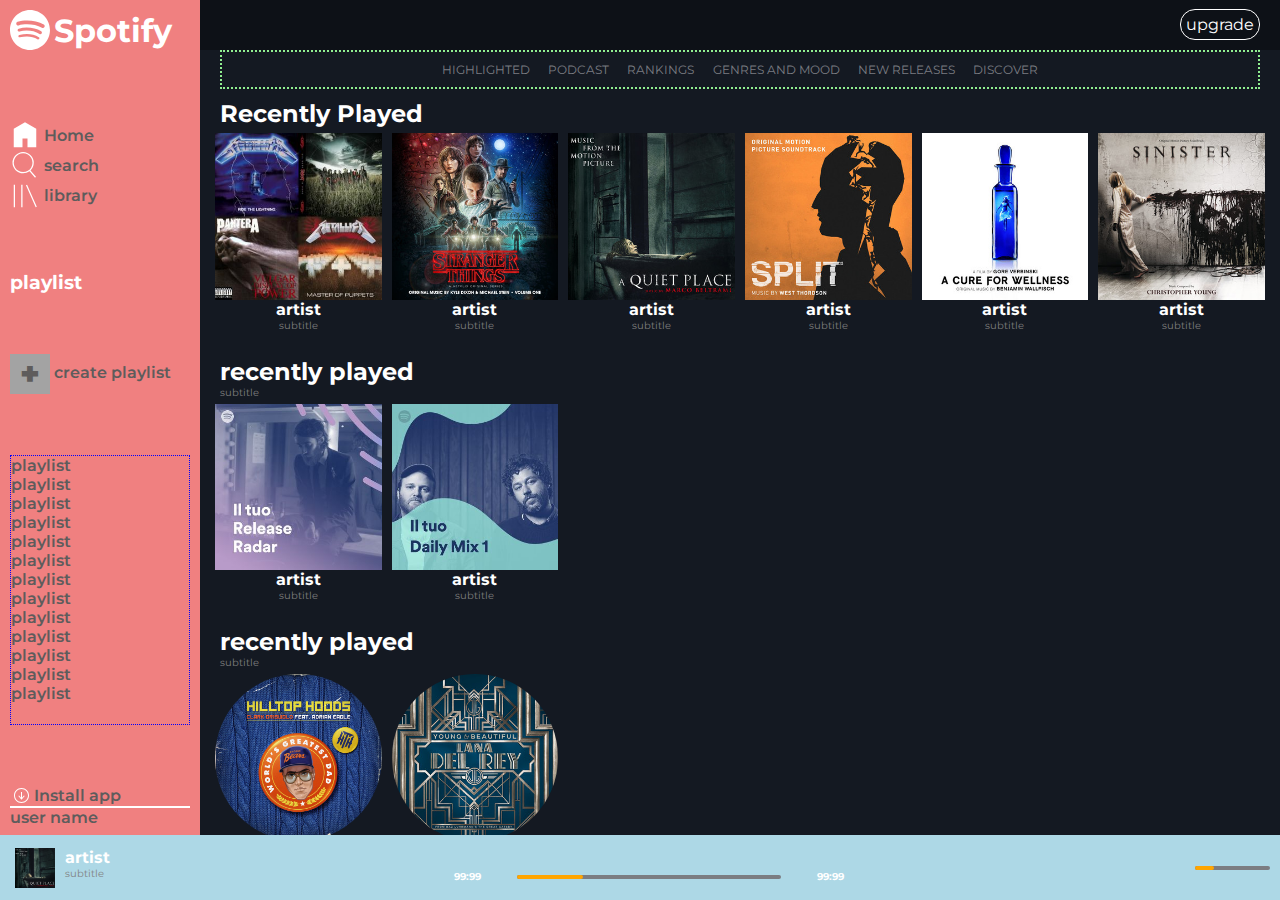
==== index.html @ bc77ba9b "left nav solution?" ====
<!DOCTYPE html>
<html lang="en">
<head>
    <meta charset="UTF-8">
    <meta http-equiv="X-UA-Compatible" content="IE=edge">
    <meta name="viewport" content="width=device-width, initial-scale=1.0">
    
    <link rel="stylesheet" href="https://cdnjs.cloudflare.com/ajax/libs/font-awesome/6.4.0/css/all.min.css" integrity="sha512-iecdLmaskl7CVkqkXNQ/ZH/XLlvWZOJyj7Yy7tcenmpD1ypASozpmT/E0iPtmFIB46ZmdtAc9eNBvH0H/ZpiBw==" crossorigin="anonymous" referrerpolicy="no-referrer" />
    <link rel="preconnect" href="https://fonts.googleapis.com">
    <link rel="preconnect" href="https://fonts.gstatic.com" crossorigin>
    <link href="https://fonts.googleapis.com/css2?family=Montserrat:wght@100;400;800&display=swap" rel="stylesheet">


    <link rel="stylesheet" href="css/style.css">
    
    <title>Spotify Web</title>
</head>
<body class="debug">
    <main>
        <div class="row-main-viewport">
            <!--    LEFT NAV BAR -->

            <nav class="main-nav">

                <div class="row"> 
                    
                        <div class="logo">
                            <a href="#">
                                <div class="img logo-big">
                                    <img src="img/logo-small.svg" alt="spotify">
                                    
                                </div>
                                <h1>
                                    Spotify
                                </h1>
                            </a>
                        </div>
                        <div>
                            <ul>
                                <li>
                                    <a href="#">
                                        <div class="img">
                                            <img src="img/home.svg" alt="">
                                        </div>
                                        <span>
                                            Home
                                        </span>
                                    </a>
                                </li>
                                <li>
                                    <a href="#">
                                        <div class="img">
                                            <img src="img/search.svg" alt="">
                                        </div>
                                        <span>
                                            search
                                        </span>
                                    </a>
                                </li>
                                <li>
                                    <a href="#">
                                        <div class="img">
                                            <img src="img/libreria.svg" alt="">
                                        </div>
                                        <span>
                                            library
                                        </span>
                                    </a>
                                </li>
                            </ul>
                        </div>
                        <!-- <div class="playlist"> -->
                            <h3>
                                playlist
                            </h3>
                            <div class="create-playlist">
                                <div class="add-playlist-button">
                                    +
                                </div>
                                <span>
                                    create playlist
                                </span>
                            </div>
                            <div class="your-playlist">
                                <ul>
                                    <li>
                                        playlist
                                    </li>
                                    <li>
                                        playlist
                                    </li>
                                    <li>
                                        playlist
                                    </li>
                                    <li>
                                        playlist
                                    </li>
                                    <li>
                                        playlist
                                    </li>
                                    <li>
                                        playlist
                                    </li>
                                    <li>
                                        playlist
                                    </li>
                                    <li>
                                        playlist
                                    </li>
                                    <li>
                                        playlist
                                    </li>
                                    <li>
                                        playlist
                                    </li>
                                    <li>
                                        playlist
                                    </li>
                                    <li>
                                        playlist
                                    </li>
                                    <li>
                                        playlist
                                    </li>
                                </ul>
                            </div>

                        <!-- </div> -->
                    
                    <div class="nav-footer">
                        <div class="download">
                            <div class="img">
                                <img src="img/download.svg" alt="">
                            </div>
                
                            <span>
                                Install app
                            </span>
                        </div>
                        <div class="user">
                            <i class="fa-solid fa-user"></i>
                            <span> user name</span>
                        </div>
                    </div>
                </div> 
            </nav>
            <!--     MAIN CONTENT -->

            <div class="main-view">
                <header>
                    <a href="#" class="button">
                        upgrade
                    </a>
                </header>
                <div class="main-content">
                    <nav>
                        <ul>
                            <li>
                                <a href="#">
                                    highlighted
                                </a>
                            </li>
                            <li>
                                <a href="#">
                                    podcast
                                </a>
                            </li>
                            <li>
                                <a href="#">
                                    rankings
                                </a>
                            </li>
                            <li>
                                <a href="#">
                                    genres and mood
                                </a>
                            </li>
                            <li>
                                <a href="#">
                                    new releases
                                </a>
                            </li>
                            <li>
                                <a href="#">
                                    discover
                                </a>
                            </li>
                        </ul>
                    </nav>
                    <!-- playable list items -->
                    <section>
                        <div class="section-title">
                            <h2>
                                Recently Played
                            </h2>
                            <div class="subtitle">

                            </div>
                        </div>
                        <div class="row">
                            <div class="item item-1-6 item-1-4 item-1-2">
                                <div class="img">
                                    <div class="overlay">
                                        <i class="fa-regular fa-circle-play"></i>
                                    </div>
                                    <img src="img/metal_lifting.jpg" alt="img">
                                </div>
                                <div class="title">
                                    artist
                                </div>
                                <div class="subtitle">
                                    subtitle
                                </div>
                            </div>
                            <div class="item item-1-6 item-1-4 item-1-2">
                                <div class="img">
                                    <div class="overlay">
                                        <i class="fa-regular fa-circle-play"></i>
                                    </div>
                                    <img src="img/stranger.jpeg" alt="img">
                                </div>
                                <div class="title">
                                    artist
                                </div>
                                <div class="subtitle">
                                    subtitle
                                </div>
                            </div>
                            <div class="item item-1-6 item-1-4 item-1-2">
                                <div class="img">
                                    <div class="overlay">
                                        <i class="fa-regular fa-circle-play"></i>
                                    </div>
                                    <img src="img/aquietplace.jpeg" alt="img">
                                </div>
                                <div class="title">
                                    artist
                                </div>
                                <div class="subtitle">
                                    subtitle
                                </div>
                            </div>
                            <div class="item item-1-6 item-1-4 item-1-2">
                                <div class="img">
                                    <div class="overlay">
                                        <i class="fa-regular fa-circle-play"></i>
                                    </div>
                                    <img src="img/split.jpeg" alt="img">
                                </div>
                                <div class="title">
                                    artist
                                </div>
                                <div class="subtitle">
                                    subtitle
                                </div>
                            </div>
                            <div class="item item-1-6 item-1-4 item-1-2">
                                <div class="img">
                                    <div class="overlay">
                                        <i class="fa-regular fa-circle-play"></i>
                                    </div>
                                    <img src="img/cure.jpeg" alt="img">
                                </div>
                                <div class="title">
                                    artist
                                </div>
                                <div class="subtitle">
                                    subtitle
                                </div>
                            </div>
                            <div class="item item-1-6 item-1-4 item-1-2">
                                <div class="img">
                                    <div class="overlay">
                                        <i class="fa-regular fa-circle-play"></i>
                                    </div>
                                    <img src="img/sinister.jpeg" alt="img">
                                </div>
                                <div class="title">
                                    artist
                                </div>
                                <div class="subtitle">
                                    subtitle
                                </div>
                            </div> 
                        </div>
                    </section>

                    <section>
                        <div class="section-title">
                            <h2>
                                recently played
                            </h2>
                            <div class="subtitle">
                                subtitle
                            </div>
                        </div>
                        <div class="row">
                            <div class="item item-1-6 item-1-4 item-1-2">
                                <div class="img">
                                    <div class="overlay">
                                        <i class="fa-regular fa-circle-play"></i>
                                    </div>
                                    <img src="img/radar.jpeg" alt="img">
                                </div>
                                <div class="title">
                                    artist
                                </div>
                                <div class="subtitle">
                                    subtitle
                                </div>
                            </div>
                            <div class="item item-1-6 item-1-4 item-1-2">
                                <div class="img">
                                    <div class="overlay">
                                        <i class="fa-regular fa-circle-play"></i>
                                    </div>
                                    <img src="img/mixdaily.jpeg" alt="img">
                                </div>
                                <div class="title">
                                    artist
                                </div>
                                <div class="subtitle">
                                    subtitle
                                </div>
                            </div>
                        </div>
                    </section>

                    <section class="round-profile">
                        <div class="section-title">
                            <h2>
                                recently played
                            </h2>
                            <div class="subtitle">
                                subtitle
                            </div>
                        </div>
                        <div class="row">
                            <div class="item item-1-6 item-1-4 item-1-2">
                                <div class="img">
                                    <div class="overlay">
                                        <i class="fa-regular fa-circle-play"></i>
                                    </div>
                                    <img src="img/player_left.jpg" alt="img">
                                </div>
                                <div class="title">
                                    artist
                                </div>
                                <div class="subtitle">
                                    subtitle
                                </div>
                            </div>
                            <div class="item item-1-6 item-1-4 item-1-2">
                                <div class="img">
                                    <div class="overlay">
                                        <i class="fa-regular fa-circle-play"></i>
                                    </div>
                                    <img src="img/youg.jpeg" alt="img">
                                </div>
                                <div class="title">
                                    artist
                                </div>
                                <div class="subtitle">
                                    subtitle
                                </div>
                            </div>
                        </div>
                    </section>
                    
                </div>
            </div>
        </div>
    </main>
    <footer>
        <div class="footer-row">
            <div class="file-playing  row">
                <div class="file row">
                    <div class="img now-playing-img">
                        <img src="img/aquietplace.jpeg" alt="img">
                    </div>
                    <div class="file-name">
                        <div class="title">
                            artist
                        </div>
                        <div class="subtitle">
                            subtitle
                        </div>
                    </div>
                    
                    <div class="file-icons row">
                        
                        <div>
                            <i class="fa-regular fa-heart"></i>
                        </div>
                        <div>
                            <i class="fa-regular fa-folder"></i>
                        </div>
                    </div>
                </div>
            </div>
            <div class="play-functions ">
                <div class="track-control">
                    <ul>
                        <li>
                            <i class="fa-solid fa-shuffle"></i>
                        </li>
                        <li>
                            <i class="fa-solid fa-backward-step"></i>
                        </li>
                        <li>
                            <i class="fa-regular fa-circle-play"></i>
                        </li>
                        <li>
                            <i class="fa-solid fa-forward-step"></i>
                        </li>
                        <li>
                            <i class="fa-solid fa-rotate-right"></i>
                        </li>
                    </ul>
                </div>
                <div class="play-bar row">
                    <div class="time-played">
                        99:99
                    </div>
                    <div class="scroll-time">
                        <div class="scroll-button"></div>
                        <div class="time-elapsed"></div>
                    </div>
                    <div class="tot-time">
                        99:99
                    </div>
                </div>
            </div>
            <div class="device-functions  row">
                <div>
                    <i class="fa-solid fa-list"></i>
                </div>
                <div>
                    <i class="fa-solid fa-desktop"></i>
                </div>
                <div>
                    <i class="fa-solid fa-volume-low"></i>
                </div>
                <div class="volume-bar">
                    <div class="scroll-button"></div>
                    <div class="current-volume"></div>
                </div>
            </div>
        </div>
    </footer>
</body>
</html>
---- css/style.css ----
@import "common.css";
*{
    margin: 0;
    padding: 0;
    box-sizing: border-box;
    font-family: 'Montserrat', sans-serif;
}


/* DEBUG */
.debug footer{
    background-color: lightblue;
    
}

.debug .main-view header{
    
    /* height: 3.125rem; */
}
.debug .main-view .main-content nav{
    border: 2px dotted lightgreen;
}
/* .debug .item{
    border: 1px solid black;
    background-color: lightseagreen;
    /* height: 100px; 
} */
.debug .your-playlist{
    border: 1px dotted rgb(0, 0, 255);
}


/* MAIN */
/* main{
    height: calc(100vh - var(--footer-height));
} */


.row-main-viewport{
    display: flex;
}

/* MAIN NAV LEFT */
.main-nav{
    
    width: var(--left-nav-width);
    height: calc(100vh - var(--footer-height));
    color: #5e5c5c;
    font-weight: 600;
    background-color: lightcoral;
    
}
.main-nav .row{
    flex-direction: column;
    justify-content: space-between;
    height: calc(100vh - var(--footer-height));
    padding: 10px;
    padding-bottom: 0;
    flex-wrap: nowrap;
}



.logo .img{
    width: 2.5rem;
    display: inline-block;
}

.logo {
    margin-bottom: 10px;
}
.main-nav h1,
.main-nav h3{
    color: white;
}

.logo h1,
.logo img,
ul .img,
ul span{
    display: inline-block;
    vertical-align: middle;
}

ul img{
    width: 1.875rem;
}

.add-playlist-button{
    background-color: #A3A3A3;
    width: 2.5rem;
    height: 2.5rem;
    display: inline-block;
    text-align: center;
    vertical-align: middle;
    line-height: 2.5rem;
    font-weight: bolder;
    font-size: 2rem;
}

/* playlist */
.your-playlist{
    overflow-y: auto;
    max-height: 30vh;
    flex-grow: 2;
}
.playlist *{
    margin-bottom: 5px;
}
.playlist{
    
}


/* nav left footer */
.nav-footer .img{
    display: inline-block;
    width: 1.25rem;
    vertical-align: middle;
}
.download span{
    display: inline-block;
    vertical-align: middle;
}
.download{
    border-bottom: 2px solid white;
    width: 100%;
}
.nav-footer{
    height: 50px;
}



/* MAIN view */
.main-view{ 
    width: calc(100vw - var(--left-nav-width));
    height: calc(100vh - var(--footer-height));
    position: relative;
    background-color: #141922;
    color: white;
}
/* main header */

.main-view header{
    text-align: end;
    position: absolute;
    top: 0;
    width: 100%;
    line-height: 3.125rem;
    vertical-align: middle;
    background-color: rgba(0, 0, 0, 0.315);
    padding: 0 20px;
    z-index: 1;
}


.main-view header .button{
    display: inline-block;
    padding: .3125rem;
    border: 1px solid white;
    border-radius: .9375rem;
    line-height: normal;
}
.main-view header .button:hover{
    transform: scale(1.25);
}

/* main CONTENT */


.main-view .main-content{
    padding: 20px;
    overflow-y: auto;
    height: 100%;
    /* padding-bottom: var(--footer-height);  */
    /* value equal to footer height */
    padding-top: 3.125rem;
    /* value equal to header height */
}
.main-view .main-content nav{
    color: #7B7D82;
    text-align: center;
}
.main-view .main-content li{
    display: inline-block;
    padding: .625rem 0.45rem;
    text-transform: uppercase;
    font-size: 0.75rem;
}
.main-content section{
    padding: 10px 0;
}

/*    ITEMS PLAYED */
.main-content .row{
    margin: 0 -10px;
}
.item {
    text-align: center;
}
.item-1-6{
    width: calc((100%/ 6) - 10px);
    margin: 5px;
}
.item img{
    width: 100%;
}
.round-profile img{
    border-radius: 50%;
}
 .title{
    color: white;
    font-weight: bold;
}
 .subtitle{
    color: grey;
    font-size: 0.625rem;
}

.item .img{
    position: relative;
}
.overlay{
    width: 100%;
    height: 100%;
    display: none;
    position: absolute;
    background-color: rgba(0, 0, 0, 0.288);
}
.overlay i{
    color: rgba(255, 255, 255, 0.674);
    position: relative;
    top: 50%;
    font-size: 3rem;
    transform: translate(0 , -50%);
}
.item:hover .overlay{
    display: block;
}

/* FOOTER */
footer{
    width: 100vw;
    position: fixed;
    bottom: 0;
    padding: 0 .625rem;
    height: var(--footer-height);
    background-color: #282828;
    color: white;
}
footer .footer-row{
    display: flex;
    justify-content: space-between;
    align-items: center;
    height: 100%;
   
}
/* .footer-row .col-1-3{
    width: calc(100% / 3);
} */

footer .file > div{
    margin: 0 5px;
}

.file .img{
    width: 40px;
}

.file-icons > div{
    display: inline-block;
    align-self: center;
    padding: 5px;
    color: #7B7D82;
}
/* hovers */
.file .subtitle:hover{
    text-decoration: underline;
}
.file-icons > div:hover{
    color: white;
}

/* play funcions footer */
.play-functions{
    max-width: 400px;
    flex-grow: 2;
}



.track-control{
    text-align: center;
}
.track-control li{
    display: inline-block;
    padding: 0 8px;
}
.track-control li .fa-circle-play{
    font-size: larger;
}


.play-bar.row{
    align-items: center;
    justify-content: center;
    margin: 0 -5px;
}

.time-played,
.tot-time{
    width: calc((100% / 6) - 10px);
    line-height: 20px;
    vertical-align: middle;
    font-size: .625rem;
    margin: 0 5px;
    font-weight: bold;
}

.scroll-time{
    background-color: #7B7D82;
    border-radius: 50px;
    width: calc(((100% / 6) * 4) - 10px);
    position: relative;
    height: 4px;
}

.time-elapsed{
    position: absolute;
    width: var(--time-elapsed);
    border-radius: 50px;
    height: 4px;
    background-color: orange;
    left: 0;
    top: 50%;
    transform: translate(0 , -50%);
    
}

.tot-time{
    text-align: end;
}

/* hovers */
.track-control .fa-circle-play:hover{
    transform: scale(1.2);
}
.scroll-time:hover .time-elapsed{
    
    background-color: red;
}
.volume-bar:hover .current-volume{
    
    background-color: red;
}
.scroll-button{
    background-color: white;
    position: absolute;
    left: var(--time-elapsed);
    border-radius: 50px;
    height: 10px;
    width: 10px;
    top: 50%;
    transform: translate(-50% , -50%);
    z-index: 1;
    display: none;
}
.scroll-time:hover .scroll-button,
.volume-bar:hover .scroll-button{
    display: block;
}

/*  */
.device-functions.row{
    align-items: center;
    justify-content: end;
}
.device-functions > div{
    padding: 0 7px;
    font-size: .5rem;
}
.device-functions .volume-bar{
    background-color: #7B7D82;
    width: 75px;
    border-radius: 50px;
    position: relative;
    height: 4px;
}
.current-volume{
    position: absolute;
    width: 25%;
    border-radius: 50px;
    height: 4px;
    background-color: orange;
    left: 0;
    top: 50%;
    transform: translate(0 , -50%);
    
}

/* 
------------------------
------------------------
    RESPONSIVE
------------------------
------------------------
*/

/* TABLET */
@media screen and (max-width: 1100px) {
    /* .item-1-4{
        width: calc((100% / 4) - 1.25rem);
    } */
}

/* MOBILE M */

@media screen and (max-width: 700px) {
    .item-1-2{
        width: calc((100% / 2) - 1.25rem);
    }
}

/* MOBILE S */

@media screen and (max-width: 600px) {
    .main-nav span,
    .main-nav .playlist,
    .main-nav .logo h1{
        display: none;
    }
    /* .logo .img{
        width: 1.25rem;
    } */

    

    .main-nav{
        
        width: var(--left-nav-small);
        
    }
    .main-view{
    
        width: calc(100vw - var(--left-nav-small));
        /* minus width of left nav */
        
    }
    /* footer responsive */
    .file-icons.row{
        flex-direction: column;
        justify-content: center;
    }

    .file.row div{
        align-self: center;
    }

}
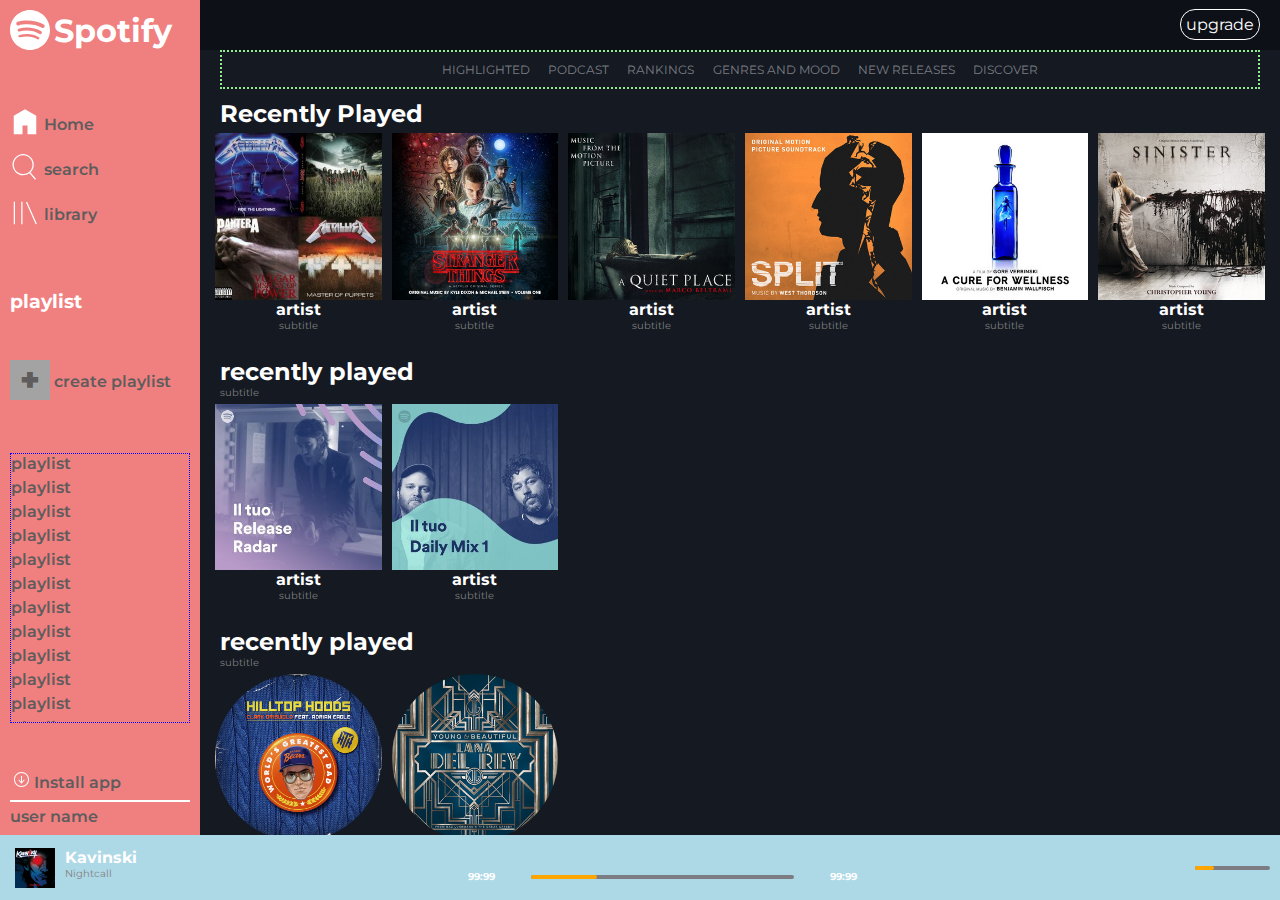
==== commit d86812fa: "fixed round img overlay" ====
--- a/index.html
+++ b/index.html
@@ -376,14 +376,14 @@
             <div class="file-playing  row">
                 <div class="file row">
                     <div class="img now-playing-img">
-                        <img src="img/aquietplace.jpeg" alt="img">
+                        <img src="img/kavinsky.jpeg" alt="img">
                     </div>
                     <div class="file-name">
                         <div class="title">
-                            artist
+                            Kavinski
                         </div>
                         <div class="subtitle">
-                            subtitle
+                            Nightcall
                         </div>
                     </div>
                     
--- a/css/style.css
+++ b/css/style.css
@@ -55,10 +55,12 @@
     justify-content: space-between;
     height: calc(100vh - var(--footer-height));
     padding: 10px;
-    padding-bottom: 0;
+    /* padding-bottom: 0; */
     flex-wrap: nowrap;
 }
-
+.main-nav .row *{
+    margin-bottom: 5px;
+}
 
 
 .logo .img{
@@ -104,9 +106,9 @@
     max-height: 30vh;
     flex-grow: 2;
 }
-.playlist *{
+/* .playlist *{
     margin-bottom: 5px;
-}
+} */
 .playlist{
     
 }
@@ -237,6 +239,9 @@
 }
 .item:hover .overlay{
     display: block;
+}
+.round-profile .overlay{
+    border-radius: 50%;
 }
 
 /* FOOTER */
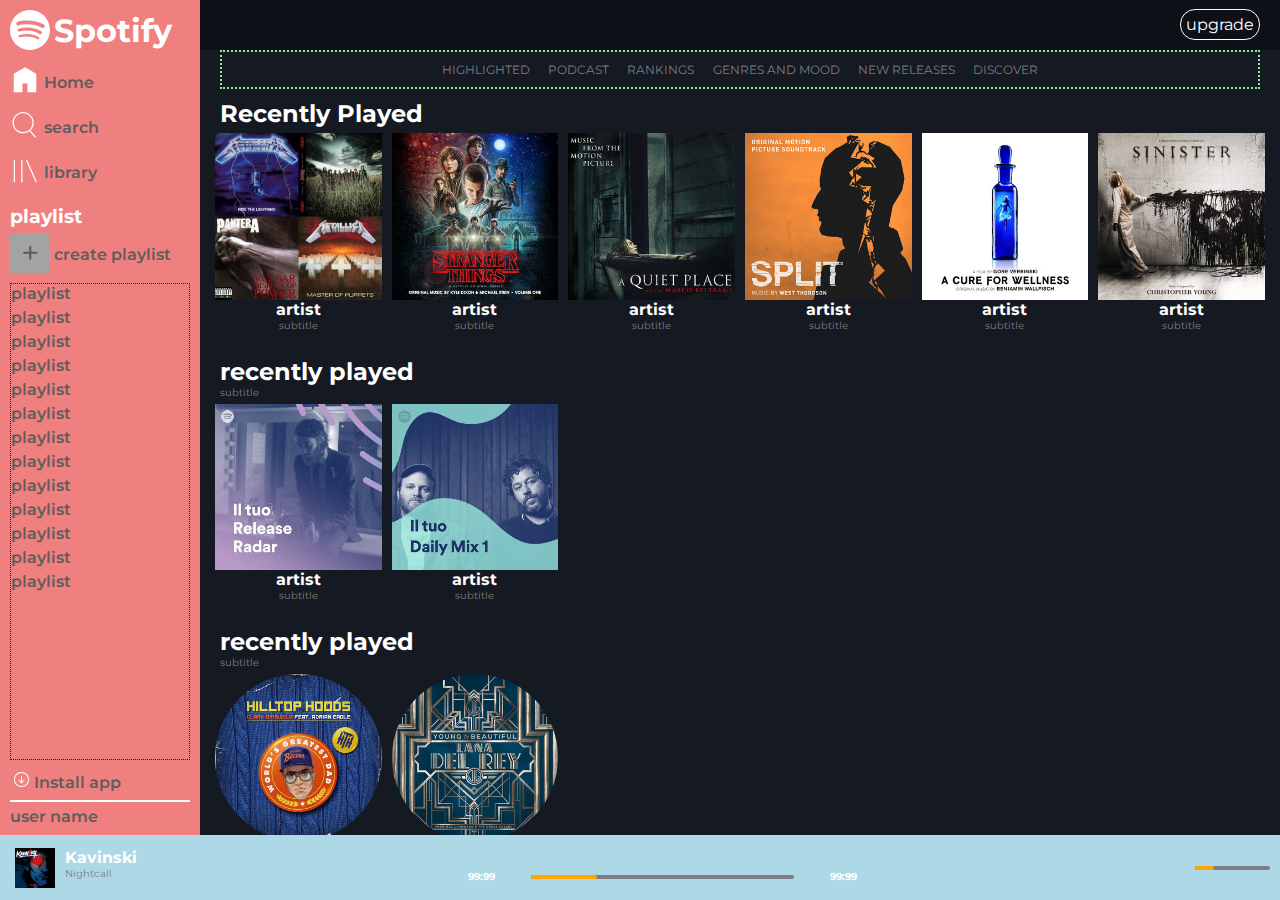
==== commit 508521f2: "soluzione alessio left nav added" ====
--- a/index.html
+++ b/index.html
@@ -35,7 +35,7 @@
                                 </h1>
                             </a>
                         </div>
-                        <div>
+                        <div class="">
                             <ul>
                                 <li>
                                     <a href="#">
@@ -69,7 +69,7 @@
                                 </li>
                             </ul>
                         </div>
-                        <!-- <div class="playlist"> -->
+                        <div class="playlist">
                             <h3>
                                 playlist
                             </h3>
@@ -125,7 +125,7 @@
                                 </ul>
                             </div>
 
-                        <!-- </div> -->
+                        </div>
                     
                     <div class="nav-footer">
                         <div class="download">
--- a/css/style.css
+++ b/css/style.css
@@ -52,16 +52,19 @@
 }
 .main-nav .row{
     flex-direction: column;
-    justify-content: space-between;
+    /* justify-content: space-between; */
     height: calc(100vh - var(--footer-height));
     padding: 10px;
     /* padding-bottom: 0; */
     flex-wrap: nowrap;
+    min-height: 400px;
 }
 .main-nav .row *{
     margin-bottom: 5px;
 }
-
+.main-nav .row div:nth-of-type(2){
+    /* justify-content: flex-start; */
+}
 
 .logo .img{
     width: 2.5rem;
@@ -96,21 +99,25 @@
     text-align: center;
     vertical-align: middle;
     line-height: 2.5rem;
-    font-weight: bolder;
+    font-weight: 400;
     font-size: 2rem;
 }
 
 /* playlist */
 .your-playlist{
     overflow-y: auto;
-    max-height: 30vh;
-    flex-grow: 2;
-}
-/* .playlist *{
+    height: 100%;
+    flex-grow: 1;
+}
+.playlist *{
     margin-bottom: 5px;
-} */
+    
+}
 .playlist{
-    
+    flex-grow: 1;
+    overflow-y: hidden;
+    display: flex;
+    flex-direction: column;
 }
 
 
@@ -130,6 +137,7 @@
 }
 .nav-footer{
     height: 50px;
+    
 }
 
 
@@ -414,9 +422,9 @@
 
 /* TABLET */
 @media screen and (max-width: 1100px) {
-    /* .item-1-4{
+    .item-1-4{
         width: calc((100% / 4) - 1.25rem);
-    } */
+    }
 }
 
 /* MOBILE M */
@@ -432,7 +440,10 @@
 @media screen and (max-width: 600px) {
     .main-nav span,
     .main-nav .playlist,
-    .main-nav .logo h1{
+    .main-nav .logo h1,
+    .main-nav .create-playlist,
+    .main-nav .your-playlist,
+    .main-nav h3{
         display: none;
     }
     /* .logo .img{
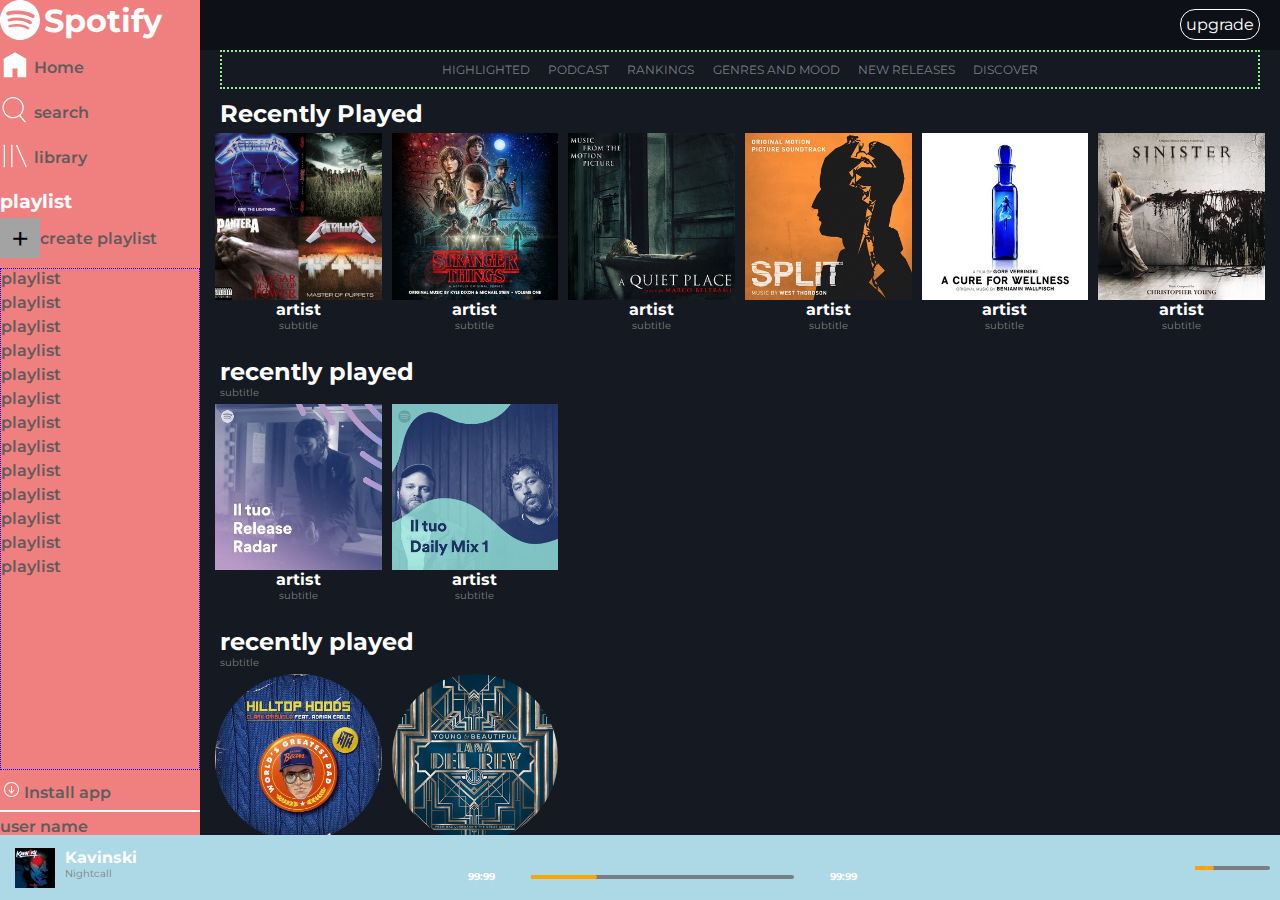
==== commit e7eda862: "minor style changes left nav" ====
--- a/index.html
+++ b/index.html
@@ -35,7 +35,7 @@
                                 </h1>
                             </a>
                         </div>
-                        <div class="">
+                        <div class="nav-links">
                             <ul>
                                 <li>
                                     <a href="#">
@@ -74,9 +74,9 @@
                                 playlist
                             </h3>
                             <div class="create-playlist">
-                                <div class="add-playlist-button">
+                                <button class="add-playlist-button">
                                     +
-                                </div>
+                                </button>
                                 <span>
                                     create playlist
                                 </span>
--- a/css/style.css
+++ b/css/style.css
@@ -52,9 +52,8 @@
 }
 .main-nav .row{
     flex-direction: column;
-    /* justify-content: space-between; */
     height: calc(100vh - var(--footer-height));
-    padding: 10px;
+    /* padding: 10px; */
     /* padding-bottom: 0; */
     flex-wrap: nowrap;
     min-height: 400px;
@@ -62,13 +61,12 @@
 .main-nav .row *{
     margin-bottom: 5px;
 }
-.main-nav .row div:nth-of-type(2){
-    /* justify-content: flex-start; */
-}
+
 
 .logo .img{
     width: 2.5rem;
     display: inline-block;
+    margin: auto;
 }
 
 .logo {
@@ -91,17 +89,8 @@
     width: 1.875rem;
 }
 
-.add-playlist-button{
-    background-color: #A3A3A3;
-    width: 2.5rem;
-    height: 2.5rem;
-    display: inline-block;
-    text-align: center;
-    vertical-align: middle;
-    line-height: 2.5rem;
-    font-weight: 400;
-    font-size: 2rem;
-}
+
+
 
 /* playlist */
 .your-playlist{
@@ -118,6 +107,23 @@
     overflow-y: hidden;
     display: flex;
     flex-direction: column;
+}
+
+.add-playlist-button{
+    border-radius: 0;
+    font-size: 2rem;
+    display: inline-block;
+    width: 2.5rem;
+    height: 2.5rem;
+    border: 0;
+    background-color: #A3A3A3;
+}
+.add-playlist-button:hover{
+    background-color: white;
+}
+.create-playlist{
+    display: flex;
+    align-items: center;
 }
 
 
@@ -446,10 +452,11 @@
     .main-nav h3{
         display: none;
     }
-    /* .logo .img{
-        width: 1.25rem;
-    } */
-
+    .nav-links{
+        flex-grow: 1;
+        overflow-y: hidden;
+    }
+    
     
 
     .main-nav{
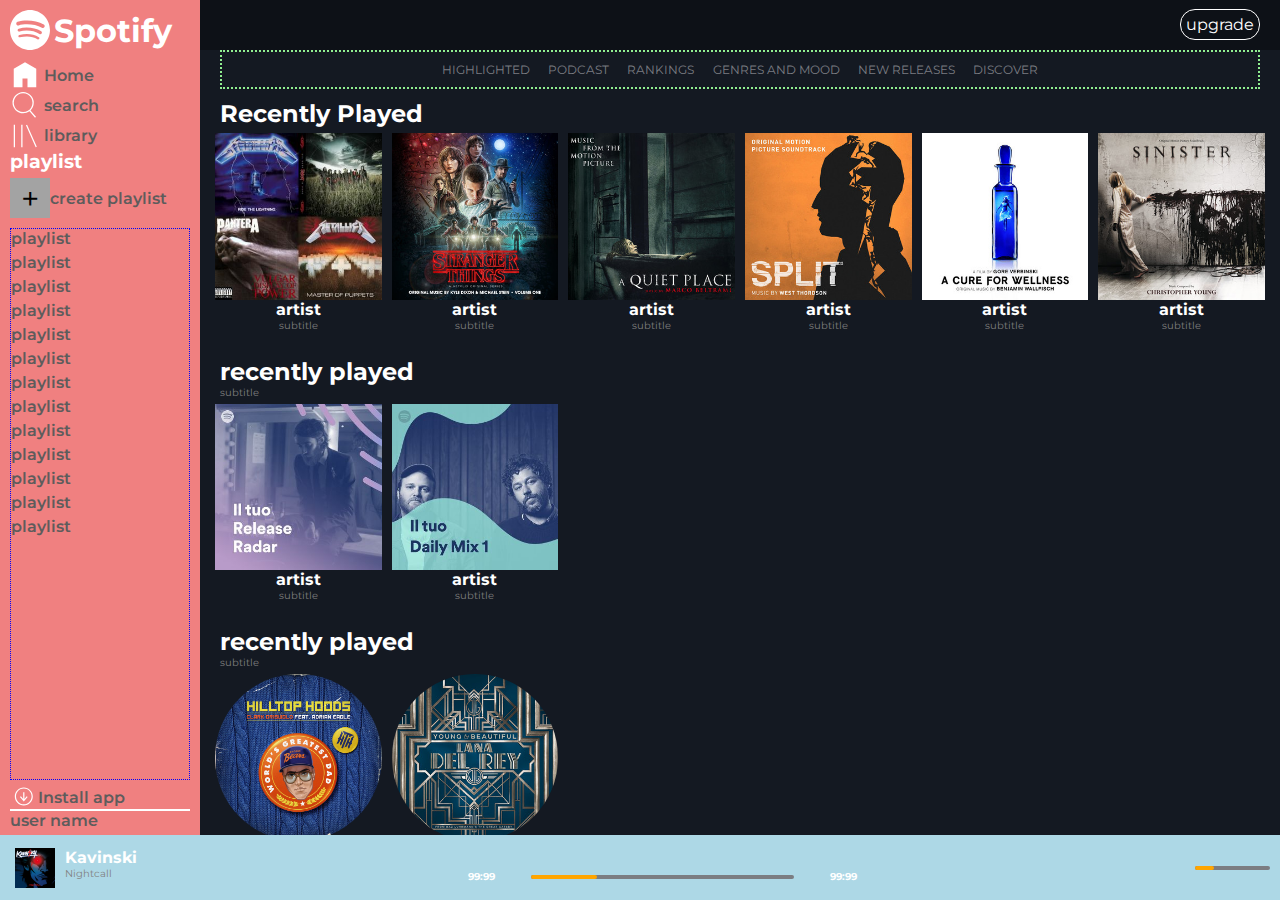
==== commit 2d56c6c4: "minor paggind changes aside" ====
--- a/index.html
+++ b/index.html
@@ -20,7 +20,7 @@
         <div class="row-main-viewport">
             <!--    LEFT NAV BAR -->
 
-            <nav class="main-nav">
+            <aside class="main-nav">
 
                 <div class="row"> 
                     
@@ -138,12 +138,12 @@
                             </span>
                         </div>
                         <div class="user">
-                            <i class="fa-solid fa-user"></i>
+                            <i class="fa-solid fa-user "></i>
                             <span> user name</span>
                         </div>
                     </div>
                 </div> 
-            </nav>
+            </aside>
             <!--     MAIN CONTENT -->
 
             <div class="main-view">
--- a/css/style.css
+++ b/css/style.css
@@ -41,7 +41,7 @@
 }
 
 /* MAIN NAV LEFT */
-.main-nav{
+aside{
     
     width: var(--left-nav-width);
     height: calc(100vh - var(--footer-height));
@@ -50,7 +50,7 @@
     background-color: lightcoral;
     
 }
-.main-nav .row{
+aside .row{
     flex-direction: column;
     height: calc(100vh - var(--footer-height));
     /* padding: 10px; */
@@ -58,8 +58,8 @@
     flex-wrap: nowrap;
     min-height: 400px;
 }
-.main-nav .row *{
-    margin-bottom: 5px;
+aside .row > div{
+    padding: 0 10px;
 }
 
 
@@ -70,10 +70,11 @@
 }
 
 .logo {
-    margin-bottom: 10px;
-}
-.main-nav h1,
-.main-nav h3{
+    margin: 10px 0;
+    
+}
+aside h1,
+aside h3{
     color: white;
 }
 
@@ -130,7 +131,7 @@
 /* nav left footer */
 .nav-footer .img{
     display: inline-block;
-    width: 1.25rem;
+    width: 1.5rem;
     vertical-align: middle;
 }
 .download span{
@@ -444,22 +445,26 @@
 /* MOBILE S */
 
 @media screen and (max-width: 600px) {
-    .main-nav span,
-    .main-nav .playlist,
-    .main-nav .logo h1,
-    .main-nav .create-playlist,
-    .main-nav .your-playlist,
-    .main-nav h3{
+    aside span,
+    aside .playlist,
+    aside .logo h1,
+    aside .create-playlist,
+    aside .your-playlist,
+    aside h3{
         display: none;
     }
     .nav-links{
         flex-grow: 1;
         overflow-y: hidden;
     }
-    
-    
-
-    .main-nav{
+    .nav-footer span{
+        display: none;
+    }
+    .nav-footer .user {
+        text-align: center;
+    }
+
+    aside{
         
         width: var(--left-nav-small);
         
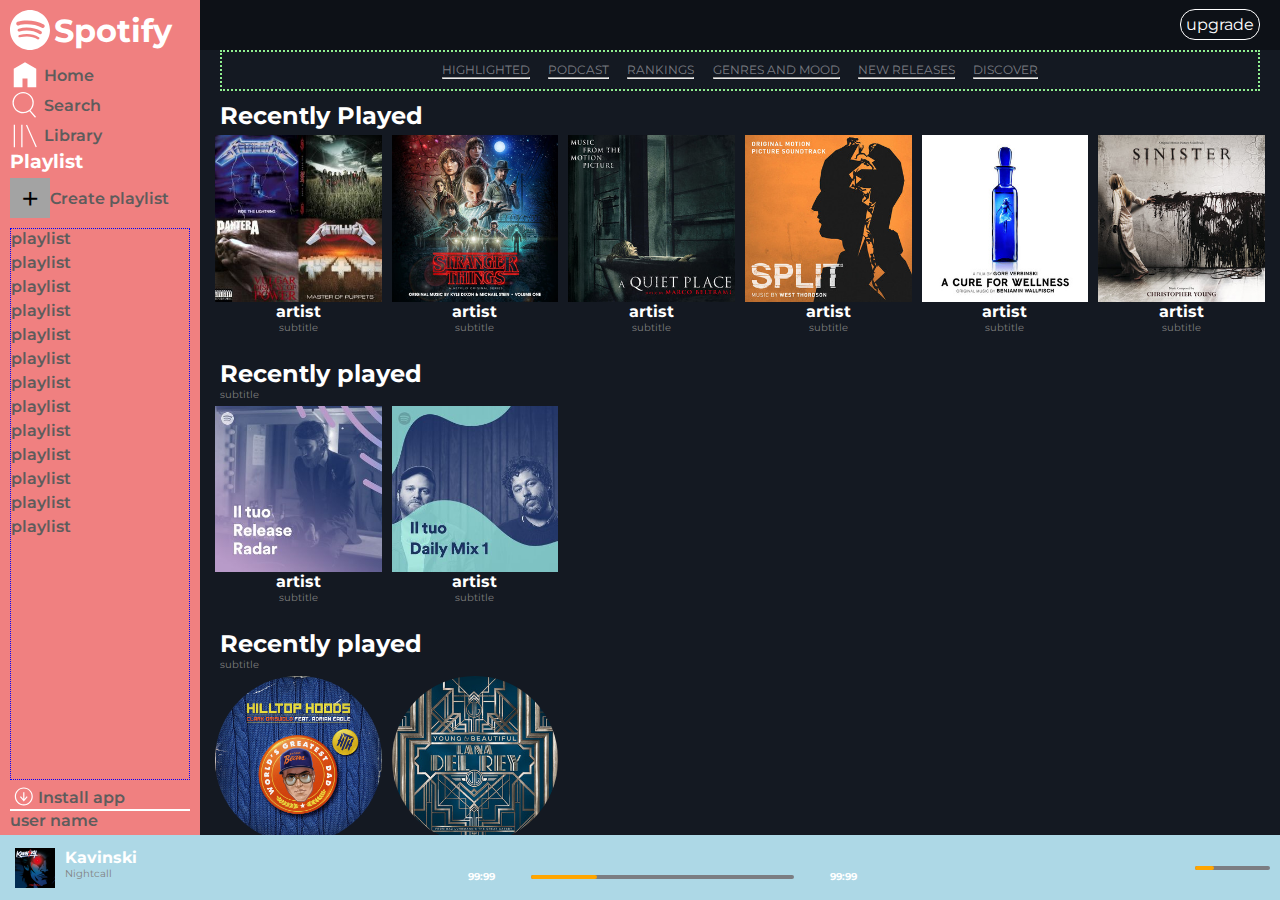
==== commit 4d817011: "added :active" ====
--- a/index.html
+++ b/index.html
@@ -20,7 +20,7 @@
         <div class="row-main-viewport">
             <!--    LEFT NAV BAR -->
 
-            <aside class="main-nav">
+            <aside>
 
                 <div class="row"> 
                     
@@ -53,7 +53,7 @@
                                             <img src="img/search.svg" alt="">
                                         </div>
                                         <span>
-                                            search
+                                            Search
                                         </span>
                                     </a>
                                 </li>
@@ -63,7 +63,7 @@
                                             <img src="img/libreria.svg" alt="">
                                         </div>
                                         <span>
-                                            library
+                                            Library
                                         </span>
                                     </a>
                                 </li>
@@ -71,14 +71,14 @@
                         </div>
                         <div class="playlist">
                             <h3>
-                                playlist
+                                Playlist
                             </h3>
                             <div class="create-playlist">
                                 <button class="add-playlist-button">
                                     +
                                 </button>
                                 <span>
-                                    create playlist
+                                    Create playlist
                                 </span>
                             </div>
                             <div class="your-playlist">
@@ -153,36 +153,45 @@
                     </a>
                 </header>
                 <div class="main-content">
+                    <!-- nav -->
                     <nav>
                         <ul>
                             <li>
                                 <a href="#">
                                     highlighted
+                                    <hr>
                                 </a>
                             </li>
                             <li>
                                 <a href="#">
                                     podcast
+                                    <hr>
                                 </a>
                             </li>
                             <li>
                                 <a href="#">
                                     rankings
+                                    <hr>
                                 </a>
                             </li>
                             <li>
                                 <a href="#">
                                     genres and mood
-                                </a>
+                                    <hr>
+                                </a>
+                                
                             </li>
                             <li>
                                 <a href="#">
                                     new releases
-                                </a>
+                                    <hr>
+                                </a>
+                                
                             </li>
                             <li>
                                 <a href="#">
                                     discover
+                                    <hr>
                                 </a>
                             </li>
                         </ul>
@@ -288,7 +297,7 @@
                     <section>
                         <div class="section-title">
                             <h2>
-                                recently played
+                                Recently played
                             </h2>
                             <div class="subtitle">
                                 subtitle
@@ -329,7 +338,7 @@
                     <section class="round-profile">
                         <div class="section-title">
                             <h2>
-                                recently played
+                                Recently played
                             </h2>
                             <div class="subtitle">
                                 subtitle
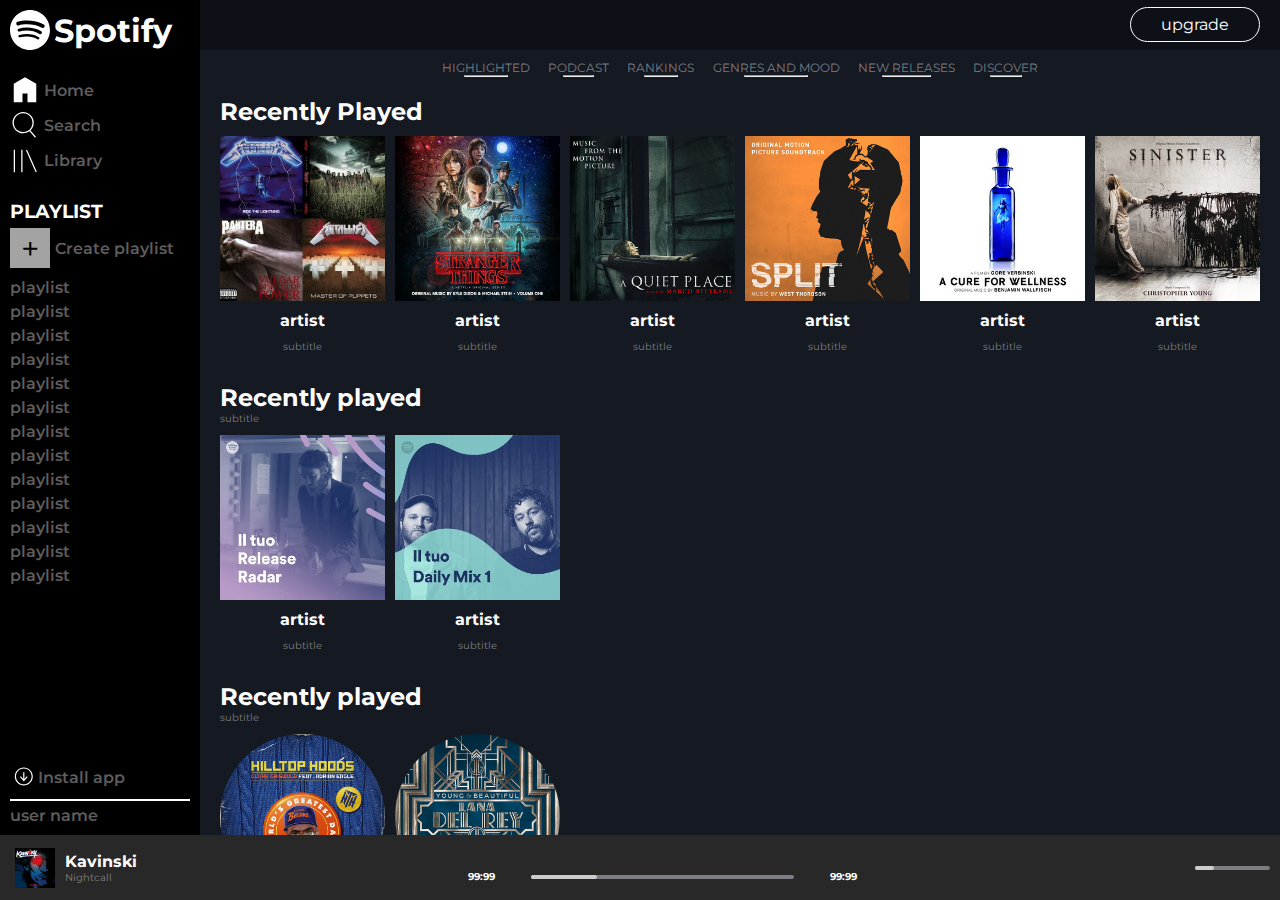
==== commit 3cc85ffe: "begin code cleanup and revision" ====
--- a/index.html
+++ b/index.html
@@ -382,8 +382,7 @@
     </main>
     <footer>
         <div class="footer-row">
-            <div class="file-playing  row">
-                <div class="file row">
+                <div class="file-playing row">
                     <div class="img now-playing-img">
                         <img src="img/kavinsky.jpeg" alt="img">
                     </div>
@@ -406,7 +405,6 @@
                         </div>
                     </div>
                 </div>
-            </div>
             <div class="play-functions ">
                 <div class="track-control">
                     <ul>
--- a/css/style.css
+++ b/css/style.css
@@ -8,26 +8,26 @@
 
 
 /* DEBUG */
-.debug footer{
+/* .debug footer{
     background-color: lightblue;
     
-}
-
-.debug .main-view header{
-    
-    /* height: 3.125rem; */
-}
-.debug .main-view .main-content nav{
+} */
+
+/* .debug .main-view header{
+    
+    /* height: 3.125rem; 
+ */
+/* .debug .main-view .main-content nav{
     border: 2px dotted lightgreen;
-}
+} */
 /* .debug .item{
     border: 1px solid black;
     background-color: lightseagreen;
     /* height: 100px; 
 } */
-.debug .your-playlist{
+/* .debug .your-playlist{
     border: 1px dotted rgb(0, 0, 255);
-}
+} */
 
 
 /* MAIN */
@@ -47,7 +47,7 @@
     height: calc(100vh - var(--footer-height));
     color: #5e5c5c;
     font-weight: 600;
-    background-color: lightcoral;
+    background-color: black;
     
 }
 aside .row{
@@ -60,6 +60,7 @@
 }
 aside .row > div{
     padding: 0 10px;
+    margin: 10px 0;
 }
 
 
@@ -90,8 +91,20 @@
     width: 1.875rem;
 }
 
-
-
+aside .row .nav-links{
+    padding-left: 0;
+}
+aside .nav-links a{
+    padding-left: 10px;
+    display: inline-block;
+}
+aside .nav-links li{
+    margin: 5px 0;
+}
+aside .nav-links a:active{
+    border-left: 3px solid greenyellow;
+    padding-left: 7.4444px;
+}
 
 /* playlist */
 .your-playlist{
@@ -103,13 +116,16 @@
     margin-bottom: 5px;
     
 }
-.playlist{
+aside .row .playlist{
     flex-grow: 1;
     overflow-y: hidden;
     display: flex;
     flex-direction: column;
-}
-
+    margin-bottom: 0;
+}
+.playlist h3{
+    text-transform: uppercase;
+}
 .add-playlist-button{
     border-radius: 0;
     font-size: 2rem;
@@ -126,7 +142,9 @@
     display: flex;
     align-items: center;
 }
-
+.create-playlist span{
+    margin-left: 5px;
+}
 
 /* nav left footer */
 .nav-footer .img{
@@ -141,13 +159,16 @@
 .download{
     border-bottom: 2px solid white;
     width: 100%;
-}
-.nav-footer{
-    height: 50px;
-    
-}
-
-
+    padding-bottom: 10px;
+}
+
+.nav-footer .user{
+    margin-top: 5px;
+
+}
+.nav-footer .download:hover span{
+    color: white;
+}
 
 /* MAIN view */
 .main-view{ 
@@ -174,9 +195,9 @@
 
 .main-view header .button{
     display: inline-block;
-    padding: .3125rem;
+    padding: 7px 30px;
     border: 1px solid white;
-    border-radius: .9375rem;
+    border-radius: 50px;
     line-height: normal;
 }
 .main-view header .button:hover{
@@ -198,6 +219,9 @@
 .main-view .main-content nav{
     color: #7B7D82;
     text-align: center;
+    /* display: flex;
+    justify-content: center;
+    flex-wrap: wrap; */
 }
 .main-view .main-content li{
     display: inline-block;
@@ -205,20 +229,35 @@
     text-transform: uppercase;
     font-size: 0.75rem;
 }
+.main-view .main-content nav hr{
+    width: 50%;
+    height: 2px;
+    background-color: #141922;
+    color: #141922;
+    margin: auto;
+
+}
+.main-view .main-content li a:active hr{
+    background-color: greenyellow;
+    color: greenyellow;
+}
+
+/*  sections */
 .main-content section{
     padding: 10px 0;
 }
 
 /*    ITEMS PLAYED */
 .main-content .row{
-    margin: 0 -10px;
+    margin: 0 -5px;
 }
 .item {
     text-align: center;
 }
 .item-1-6{
-    width: calc((100%/ 6) - 10px);
-    margin: 5px;
+    width: calc((100% / 6) - 10px);
+    /* height: calc(((100vw - 230px) / 6) - 10px); */
+    margin: 10px 5px;
 }
 .item img{
     width: 100%;
@@ -229,6 +268,7 @@
  .title{
     color: white;
     font-weight: bold;
+    margin: 10px 0;
 }
  .subtitle{
     color: grey;
@@ -280,11 +320,13 @@
     width: calc(100% / 3);
 } */
 
-footer .file > div{
+footer .file-playing > div{
     margin: 0 5px;
 }
-
-.file .img{
+footer .file-playing.row{
+    align-items: center;
+}
+.file-playing .img{
     width: 40px;
 }
 
@@ -294,8 +336,11 @@
     padding: 5px;
     color: #7B7D82;
 }
+footer .file-playing .file-name .title{
+    margin: 0;
+}
 /* hovers */
-.file .subtitle:hover{
+.file-playing .subtitle:hover{
     text-decoration: underline;
 }
 .file-icons > div:hover{
@@ -351,7 +396,7 @@
     width: var(--time-elapsed);
     border-radius: 50px;
     height: 4px;
-    background-color: orange;
+    background-color: #CDCDCD;
     left: 0;
     top: 50%;
     transform: translate(0 , -50%);
@@ -368,11 +413,11 @@
 }
 .scroll-time:hover .time-elapsed{
     
-    background-color: red;
+    background-color: greenyellow;
 }
 .volume-bar:hover .current-volume{
     
-    background-color: red;
+    background-color: greenyellow;
 }
 .scroll-button{
     background-color: white;
@@ -412,7 +457,7 @@
     width: 25%;
     border-radius: 50px;
     height: 4px;
-    background-color: orange;
+    background-color: #CDCDCD;
     left: 0;
     top: 50%;
     transform: translate(0 , -50%);
@@ -430,7 +475,7 @@
 /* TABLET */
 @media screen and (max-width: 1100px) {
     .item-1-4{
-        width: calc((100% / 4) - 1.25rem);
+        width: calc((100% / 4) - 10px);
     }
 }
 
@@ -438,7 +483,7 @@
 
 @media screen and (max-width: 700px) {
     .item-1-2{
-        width: calc((100% / 2) - 1.25rem);
+        width: calc((100% / 2) - 10px);
     }
 }
 
@@ -457,6 +502,17 @@
         flex-grow: 1;
         overflow-y: hidden;
     }
+    aside .row{
+        align-items: center;
+    }
+    aside .row > div{
+        padding: 0;
+        
+    }
+    aside .nav-links a {
+        padding-left: 0;
+      }
+    
     .nav-footer span{
         display: none;
     }
@@ -481,8 +537,6 @@
         justify-content: center;
     }
 
-    .file.row div{
-        align-self: center;
-    }
+   
 
 }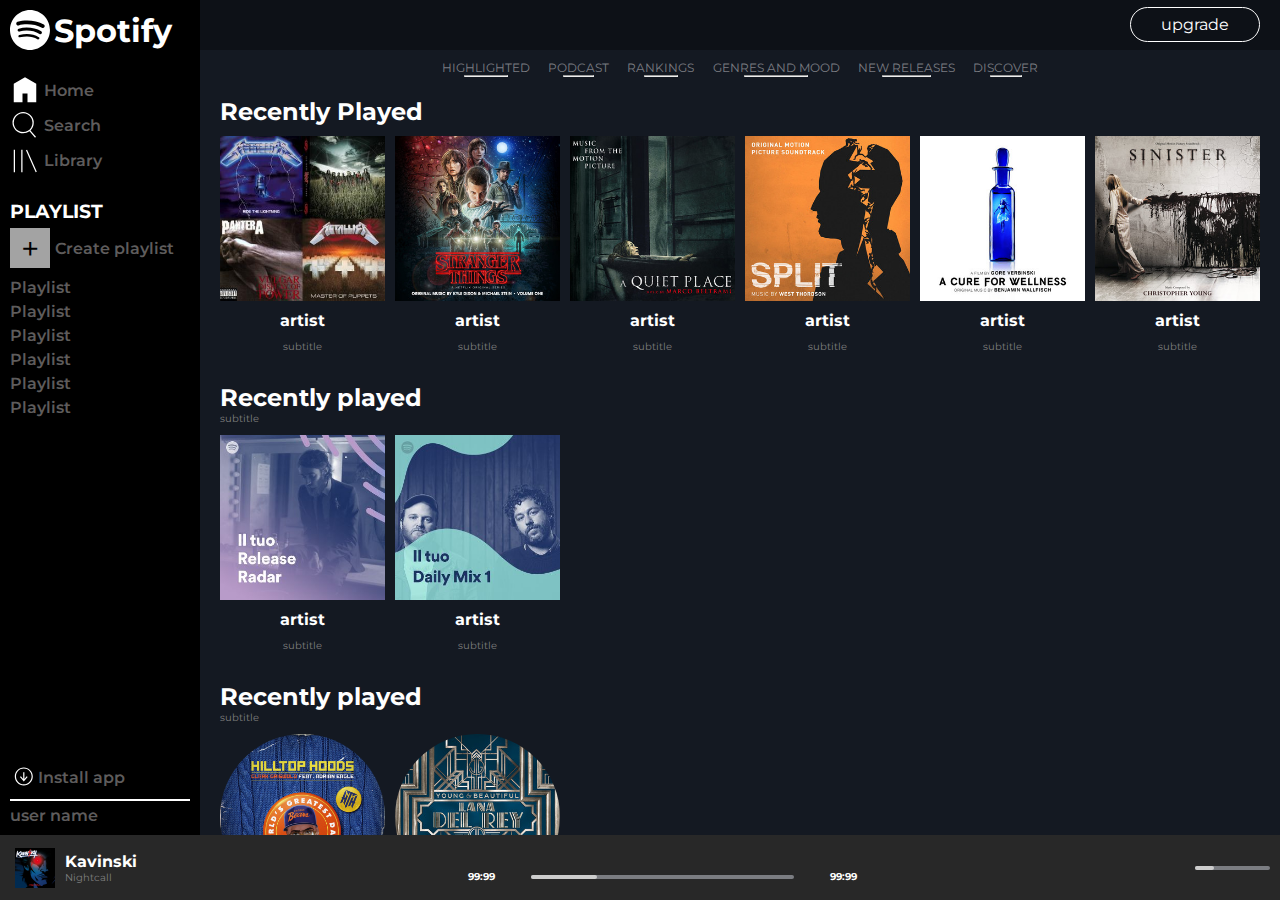
==== commit a6dfb5e6: "adding missing a tags" ====
--- a/index.html
+++ b/index.html
@@ -84,43 +84,34 @@
                             <div class="your-playlist">
                                 <ul>
                                     <li>
-                                        playlist
-                                    </li>
-                                    <li>
-                                        playlist
-                                    </li>
-                                    <li>
-                                        playlist
-                                    </li>
-                                    <li>
-                                        playlist
-                                    </li>
-                                    <li>
-                                        playlist
-                                    </li>
-                                    <li>
-                                        playlist
-                                    </li>
-                                    <li>
-                                        playlist
-                                    </li>
-                                    <li>
-                                        playlist
-                                    </li>
-                                    <li>
-                                        playlist
-                                    </li>
-                                    <li>
-                                        playlist
-                                    </li>
-                                    <li>
-                                        playlist
-                                    </li>
-                                    <li>
-                                        playlist
-                                    </li>
-                                    <li>
-                                        playlist
+                                        <a href="#">
+                                            Playlist
+                                        </a>
+                                    </li>
+                                    <li>
+                                        <a href="#">
+                                            Playlist
+                                        </a>
+                                    </li>
+                                    <li>
+                                        <a href="#">
+                                            Playlist
+                                        </a>
+                                    </li>
+                                    <li>
+                                        <a href="#">
+                                            Playlist
+                                        </a>
+                                    </li>
+                                    <li>
+                                        <a href="#">
+                                            Playlist
+                                        </a>
+                                    </li>
+                                    <li>
+                                        <a href="#">
+                                            Playlist
+                                        </a>
                                     </li>
                                 </ul>
                             </div>
@@ -382,46 +373,65 @@
     </main>
     <footer>
         <div class="footer-row">
-                <div class="file-playing row">
-                    <div class="img now-playing-img">
+            <div class="file-playing row">
+                <div class="img now-playing-img">
+                    <a href="#">
                         <img src="img/kavinsky.jpeg" alt="img">
-                    </div>
-                    <div class="file-name">
-                        <div class="title">
-                            Kavinski
-                        </div>
-                        <div class="subtitle">
-                            Nightcall
-                        </div>
-                    </div>
-                    
-                    <div class="file-icons row">
-                        
-                        <div>
+                    </a>
+                </div>
+                <div class="file-name">
+                    <div class="title">
+                        <a href="#">
+                            Kavinski 
+                        </a> 
+                    </div>
+                    <div class="subtitle">
+                        <a href="#">
+                            Nightcall 
+                        </a>    
+                    </div>
+                </div>
+                
+                <div class="file-icons row">
+                    <div>
+                        <a href="#">
                             <i class="fa-regular fa-heart"></i>
-                        </div>
-                        <div>
+                        </a>
+                    </div>
+                    <div>
+                        <a href="#">
                             <i class="fa-regular fa-folder"></i>
-                        </div>
-                    </div>
-                </div>
+                        </a>
+                    </div>
+                </div>
+            </div>
             <div class="play-functions ">
                 <div class="track-control">
                     <ul>
                         <li>
-                            <i class="fa-solid fa-shuffle"></i>
+                            <a href="#">
+                                <i class="fa-solid fa-shuffle"></i>
+                            </a>
                         </li>
                         <li>
-                            <i class="fa-solid fa-backward-step"></i>
+                            <a href="#">
+                                <i class="fa-solid fa-backward-step"></i>
+                            </a>
                         </li>
                         <li>
-                            <i class="fa-regular fa-circle-play"></i>
+                            <a href="#">
+                                <i class="fa-regular fa-circle-play"></i>
+                            </a>
                         </li>
                         <li>
-                            <i class="fa-solid fa-forward-step"></i>
+                            <a href="#">
+                               <i class="fa-solid fa-forward-step"></i> 
+                            </a>
                         </li>
                         <li>
-                            <i class="fa-solid fa-rotate-right"></i>
+                            <a href="#">
+                               <i class="fa-solid fa-rotate-right"></i> 
+                            </a>
                         </li>
                     </ul>
                 </div>
@@ -440,13 +450,19 @@
             </div>
             <div class="device-functions  row">
                 <div>
-                    <i class="fa-solid fa-list"></i>
+                    <a href="#">
+                        <i class="fa-solid fa-list"></i>
+                    </a>
                 </div>
                 <div>
-                    <i class="fa-solid fa-desktop"></i>
+                    <a href="#">
+                        <i class="fa-solid fa-desktop"></i>
+                    </a>
                 </div>
                 <div>
-                    <i class="fa-solid fa-volume-low"></i>
+                    <a href="#">
+                        <i class="fa-solid fa-volume-low"></i>
+                    </a>
                 </div>
                 <div class="volume-bar">
                     <div class="scroll-button"></div>
--- a/css/style.css
+++ b/css/style.css
@@ -7,35 +7,6 @@
 }
 
 
-/* DEBUG */
-/* .debug footer{
-    background-color: lightblue;
-    
-} */
-
-/* .debug .main-view header{
-    
-    /* height: 3.125rem; 
- */
-/* .debug .main-view .main-content nav{
-    border: 2px dotted lightgreen;
-} */
-/* .debug .item{
-    border: 1px solid black;
-    background-color: lightseagreen;
-    /* height: 100px; 
-} */
-/* .debug .your-playlist{
-    border: 1px dotted rgb(0, 0, 255);
-} */
-
-
-/* MAIN */
-/* main{
-    height: calc(100vh - var(--footer-height));
-} */
-
-
 .row-main-viewport{
     display: flex;
 }
@@ -53,8 +24,6 @@
 aside .row{
     flex-direction: column;
     height: calc(100vh - var(--footer-height));
-    /* padding: 10px; */
-    /* padding-bottom: 0; */
     flex-wrap: nowrap;
     min-height: 400px;
 }
@@ -208,20 +177,15 @@
 
 
 .main-view .main-content{
-    padding: 20px;
+    padding: 0 20px;
     overflow-y: auto;
-    height: 100%;
-    /* padding-bottom: var(--footer-height);  */
-    /* value equal to footer height */
+    height: 100%;   
     padding-top: 3.125rem;
     /* value equal to header height */
 }
 .main-view .main-content nav{
     color: #7B7D82;
     text-align: center;
-    /* display: flex;
-    justify-content: center;
-    flex-wrap: wrap; */
 }
 .main-view .main-content li{
     display: inline-block;
@@ -265,9 +229,8 @@
 .round-profile img{
     border-radius: 50%;
 }
- .title{
+section .title{
     color: white;
-    font-weight: bold;
     margin: 10px 0;
 }
  .subtitle{
@@ -316,9 +279,7 @@
     height: 100%;
    
 }
-/* .footer-row .col-1-3{
-    width: calc(100% / 3);
-} */
+
 
 footer .file-playing > div{
     margin: 0 5px;
@@ -336,9 +297,7 @@
     padding: 5px;
     color: #7B7D82;
 }
-footer .file-playing .file-name .title{
-    margin: 0;
-}
+
 /* hovers */
 .file-playing .subtitle:hover{
     text-decoration: underline;
@@ -348,20 +307,21 @@
 }
 
 /* play funcions footer */
+
 .play-functions{
     max-width: 400px;
     flex-grow: 2;
 }
 
-
-
 .track-control{
     text-align: center;
 }
+
 .track-control li{
     display: inline-block;
     padding: 0 8px;
 }
+
 .track-control li .fa-circle-play{
     font-size: larger;
 }
@@ -528,7 +488,7 @@
     .main-view{
     
         width: calc(100vw - var(--left-nav-small));
-        /* minus width of left nav */
+        
         
     }
     /* footer responsive */
